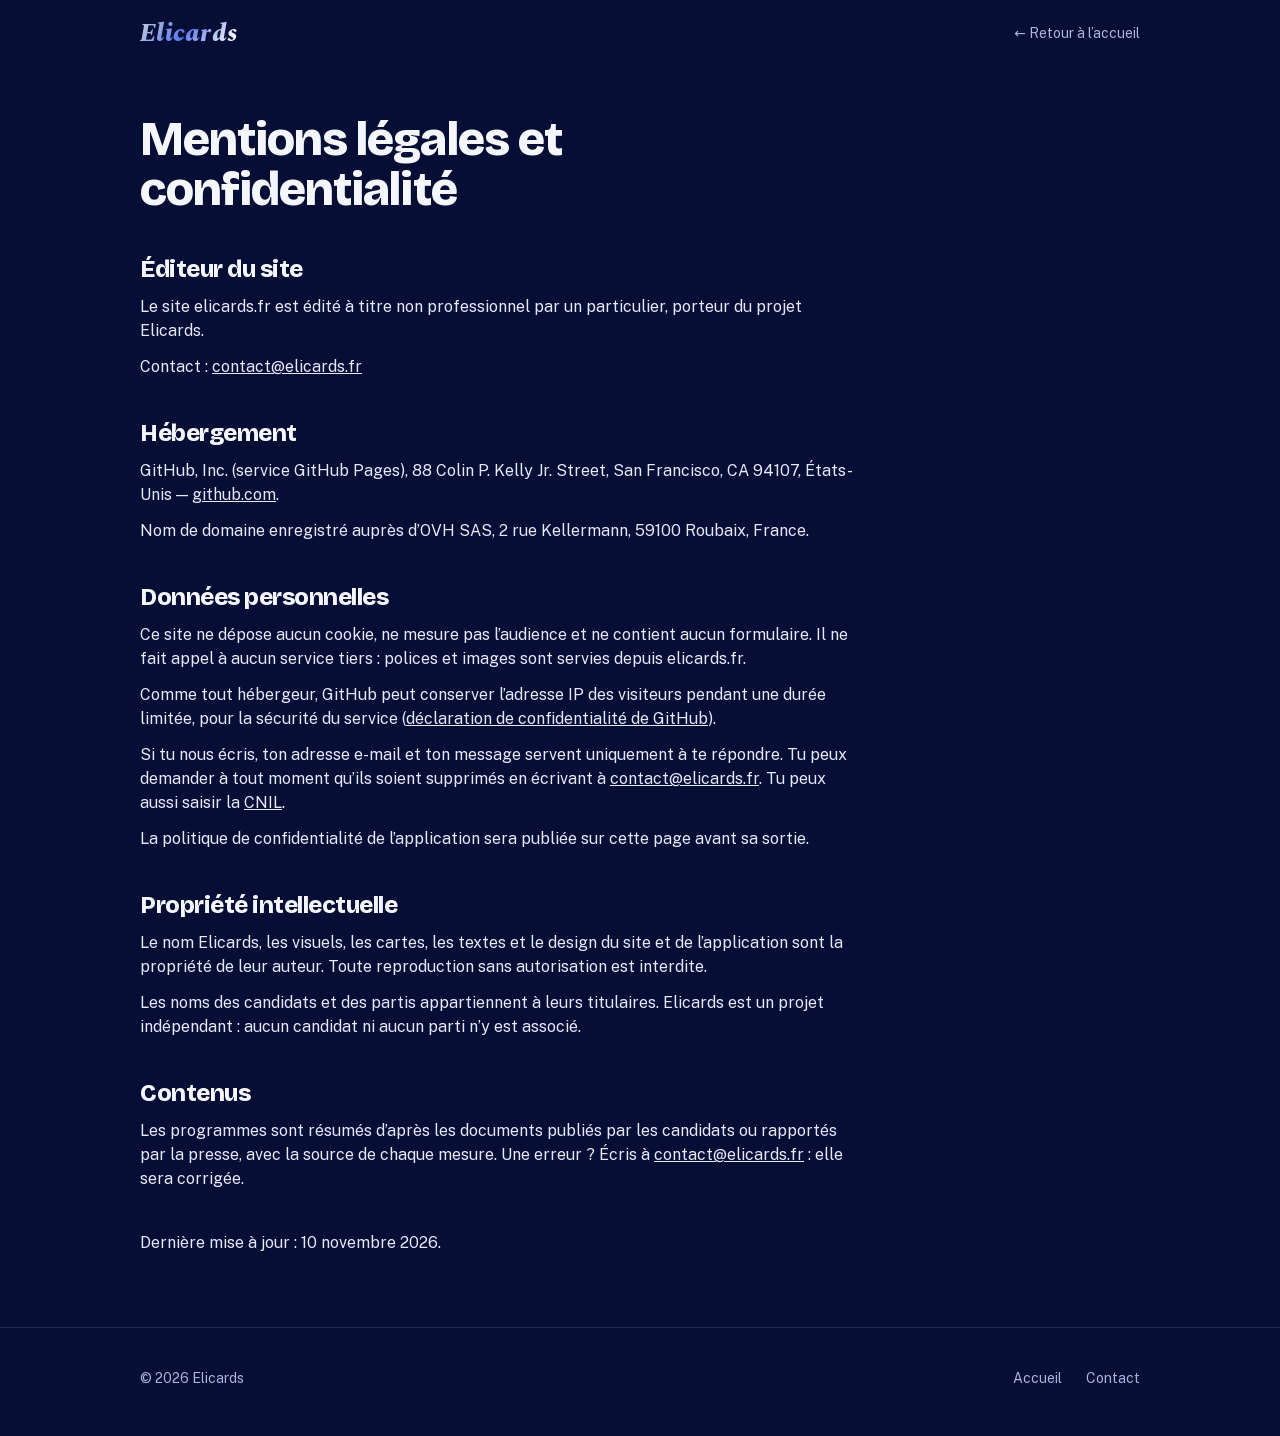
==== mentions-legales.html @ a2286dde "Site elicards.fr : page d’accueil et mentions légales Co-Authored-By: Claude Opus 5.5 <noreply@anthr" ====
<!doctype html>
<html lang="fr">
<head>
<meta charset="utf-8">
<meta name="viewport" content="width=device-width, initial-scale=1">
<title>Mentions légales — Elicards</title>
<meta name="description" content="Mentions légales et confidentialité du site elicards.fr.">
<meta name="theme-color" content="#070E36">
<link rel="icon" href="assets/favicon.svg" type="image/svg+xml">
<link rel="apple-touch-icon" href="assets/apple-touch-icon.png">
<link rel="stylesheet" href="styles.css">
</head>
<body>
<header class="wrap top">
  <a class="brand" href="./" aria-label="Elicards, accueil">Elicards</a>
  <a class="retour" href="./">← Retour à l’accueil</a>
</header>

<main class="wrap">
  <article class="doc">
    <h1>Mentions légales et confidentialité</h1>

    <h2>Éditeur du site</h2>
    <p>Le site elicards.fr est édité à titre non professionnel par un particulier, porteur du projet Elicards.</p>
    <p>Contact : <a href="mailto:contact@elicards.fr">contact@elicards.fr</a></p>

    <h2>Hébergement</h2>
    <p>GitHub, Inc. (service GitHub Pages), 88 Colin P. Kelly Jr. Street, San Francisco, CA 94107, États-Unis — <a href="https://github.com">github.com</a>.</p>
    <p>Nom de domaine enregistré auprès d’OVH SAS, 2 rue Kellermann, 59100 Roubaix, France.</p>

    <h2>Données personnelles</h2>
    <p>Ce site ne dépose aucun cookie, ne mesure pas l’audience et ne contient aucun formulaire. Il ne fait appel à aucun service tiers : polices et images sont servies depuis elicards.fr.</p>
    <p>Comme tout hébergeur, GitHub peut conserver l’adresse IP des visiteurs pendant une durée limitée, pour la sécurité du service (<a href="https://docs.github.com/fr/site-policy/privacy-policies/github-general-privacy-statement">déclaration de confidentialité de GitHub</a>).</p>
    <p>Si tu nous écris, ton adresse e-mail et ton message servent uniquement à te répondre. Tu peux demander à tout moment qu’ils soient supprimés en écrivant à <a href="mailto:contact@elicards.fr">contact@elicards.fr</a>. Tu peux aussi saisir la <a href="https://www.cnil.fr/fr/plaintes">CNIL</a>.</p>
    <p>La politique de confidentialité de l’application sera publiée sur cette page avant sa sortie.</p>

    <h2>Propriété intellectuelle</h2>
    <p>Le nom Elicards, les visuels, les cartes, les textes et le design du site et de l’application sont la propriété de leur auteur. Toute reproduction sans autorisation est interdite.</p>
    <p>Les noms des candidats et des partis appartiennent à leurs titulaires. Elicards est un projet indépendant : aucun candidat ni aucun parti n’y est associé.</p>

    <h2>Contenus</h2>
    <p>Les programmes sont résumés d’après les documents publiés par les candidats ou rapportés par la presse, avec la source de chaque mesure. Une erreur ? Écris à <a href="mailto:contact@elicards.fr">contact@elicards.fr</a> : elle sera corrigée.</p>

    <p class="muted" style="margin-top:40px">Dernière mise à jour : 10 novembre 2026.</p>
  </article>
</main>

<footer>
  <div class="wrap foot">
    <span>© 2026 Elicards</span>
    <nav aria-label="Informations"><a href="./">Accueil</a><a href="mailto:contact@elicards.fr">Contact</a></nav>
  </div>
</footer>
</body>
</html>
---- styles.css ----
/* Site elicards.fr — même charte que l’app (www/styles/tokens.css) : bleu nuit du dos de carte, dégradé holographique,
   Bricolage Grotesque (titres), Public Sans (textes), Spectral italique (marque). Aucune ressource externe, aucun cookie. */
@font-face{font-family:"Bricolage Grotesque";font-weight:200 800;font-display:swap;src:url(assets/fonts/bricolage-grotesque.woff2) format("woff2")}
@font-face{font-family:"Public Sans";font-weight:300 700;font-display:swap;src:url(assets/fonts/public-sans-latin.woff2) format("woff2");unicode-range:U+0000-00FF,U+0131,U+0152-0153,U+02BB-02BC,U+02C6,U+02DA,U+02DC,U+0304,U+0308,U+0329,U+2000-206F,U+20AC,U+2122,U+2191,U+2193,U+2212,U+2215,U+FEFF,U+FFFD}
@font-face{font-family:"Public Sans";font-weight:300 700;font-display:swap;src:url(assets/fonts/public-sans-latin-ext.woff2) format("woff2");unicode-range:U+0100-02BA,U+02BD-02C5,U+02C7-02CC,U+02CE-02D7,U+02DD-02FF,U+1D00-1DBF,U+1E00-1E9F,U+1EF2-1EFF,U+2020,U+20A0-20AB,U+20AD-20C4,U+2113,U+2C60-2C7F,U+A720-A7FF}
@font-face{font-family:"Spectral";font-style:italic;font-weight:800;font-display:swap;src:url(assets/fonts/spectral-800-italic.woff2) format("woff2")}

:root{
  --bleu-950:#070E36; --bleu-900:#0B1650; --bleu-800:#13227A; --bleu-700:#101B5E; --bleu-600:#1F3BB3; --bleu-400:#5B78F0; --bleu-100:#E4E9FB;
  --blanc:#FFFFFF; --blanc-50:#F4F6FB; --argent:#C8CFDD; --rouge-600:#D7263D; --rouge-400:#FF5468; --gold-300:#F2D375;
  --bg:var(--bleu-950); --ink:var(--blanc-50); --muted:#A9B3DE; --line:rgb(255 255 255/.12); --surface:rgb(255 255 255/.05);
  --holo:linear-gradient(125deg,var(--argent) 0%,var(--bleu-400) 25%,var(--blanc-50) 50%,var(--rouge-400) 72%,var(--gold-300) 86%,var(--argent) 100%);
  --font-title:"Bricolage Grotesque",system-ui,-apple-system,"Segoe UI",sans-serif;
  --font-text:"Public Sans",system-ui,-apple-system,"Segoe UI",sans-serif;
  --font-brand:"Spectral",Georgia,serif;
  --radius-m:12px; --radius-l:16px; --radius-xl:24px; --radius-pill:999px;
  --page:1080px; --gutter:clamp(16px,5vw,40px);
  color-scheme:dark;
}
*{box-sizing:border-box}
html{-webkit-text-size-adjust:100%}
body{margin:0;background:var(--bg);color:var(--ink);font:400 16px/24px var(--font-text);overflow-x:hidden}
img{display:block;max-width:100%}
a{color:inherit}
:focus-visible{outline:2px solid var(--bleu-400);outline-offset:3px;border-radius:4px}

.wrap{width:100%;max-width:var(--page);margin-inline:auto;padding-inline:var(--gutter)}

/* Marque : même dessin que le dos de carte (Spectral italique, dégradé holographique) */
.brand{font:800 italic 26px/1 var(--font-brand);letter-spacing:.01em;text-decoration:none;
  background:var(--holo);background-size:200% 100%;-webkit-background-clip:text;background-clip:text;color:transparent}
.edition{font:600 12px/16px var(--font-text);letter-spacing:.12em;text-transform:uppercase;color:var(--argent)}

/* En-tête */
.top{display:flex;align-items:center;justify-content:space-between;gap:16px;padding-block:20px}
.top .edition{white-space:nowrap}

/* Hero */
.hero{position:relative;isolation:isolate;background:radial-gradient(120% 90% at 50% 30%,var(--bleu-600) 0%,var(--bleu-900) 62%,var(--bleu-950) 100%);overflow:hidden}
.hero::after{content:"";position:absolute;inset:auto 0 0;height:120px;background:linear-gradient(transparent,var(--bg));z-index:-1}
.hero-grid{display:grid;grid-template-columns:1.05fr .95fr;align-items:center;gap:40px;padding-block:24px 72px}
.hero h1{font:800 clamp(36px,6vw,64px)/1 var(--font-title);letter-spacing:-.02em;margin:0 0 20px;text-wrap:balance}
.hero h1 em{font-style:normal;background:var(--holo);background-size:200% 100%;-webkit-background-clip:text;background-clip:text;color:transparent}
.lead{font-size:18px;line-height:28px;color:var(--bleu-100);max-width:30em;margin:0 0 28px}
.cta{display:flex;flex-wrap:wrap;align-items:center;gap:12px 20px}
.pill{display:inline-flex;align-items:center;gap:10px;padding:12px 20px;border-radius:var(--radius-pill);
  background:var(--blanc);color:var(--bleu-900);font:700 16px/20px var(--font-text);text-decoration:none}
.pill .dot{width:8px;height:8px;border-radius:50%;background:var(--rouge-600);box-shadow:0 0 0 4px rgb(215 38 61/.18)}
.cta .note{font-size:14px;line-height:20px;color:var(--muted)}

/* Visuel : le booster devant deux dos de carte, qui s’inclinent avec le doigt ou la souris */
.stage{position:relative;aspect-ratio:1/1;max-width:460px;width:100%;justify-self:center;perspective:1200px;--rx:0deg;--ry:0deg;--mx:50%;--my:50%}
.stage .tilt{position:absolute;inset:0;transform-style:preserve-3d;transform:rotateX(var(--rx)) rotateY(var(--ry));transition:transform .5s cubic-bezier(.2,.8,.2,1)}
.stage.suit .tilt{transition:transform .08s linear}
.back{position:absolute;top:12%;width:44%;aspect-ratio:5/8;border-radius:5.3%/3.3%;overflow:hidden;box-shadow:0 18px 40px rgb(0 0 0/.45)}
.back img{width:100%;height:100%}
.back.g{left:6%;transform:rotate(-14deg) translateZ(-40px)}
.back.d{right:6%;transform:rotate(14deg) translateZ(-40px)}
.back .holo{position:absolute;inset:0;mix-blend-mode:screen;opacity:.95;background:var(--holo);background-size:260% 260%;
  background-position:calc(100% - var(--mx)) calc(100% - var(--my));
  -webkit-mask:url(assets/dos-traits.svg) center/100% 100% no-repeat;mask:url(assets/dos-traits.svg) center/100% 100% no-repeat}
.pack{position:absolute;left:50%;top:2%;width:50%;transform:translateX(-50%) translateZ(40px);filter:drop-shadow(0 24px 40px rgb(0 0 0/.5))}
.pack .shine{position:absolute;inset:0;mix-blend-mode:overlay;pointer-events:none;
  background:radial-gradient(60% 40% at var(--mx) var(--my),rgb(255 255 255/.55),transparent 70%);
  -webkit-mask:url(assets/booster.webp) center/100% 100% no-repeat;mask:url(assets/booster.webp) center/100% 100% no-repeat}

/* Sections */
section{padding-block:72px}
.kicker{font:600 12px/16px var(--font-text);letter-spacing:.12em;text-transform:uppercase;color:var(--rouge-400);margin:0 0 12px}
h2{font:800 clamp(28px,4vw,40px)/1.1 var(--font-title);letter-spacing:-.02em;margin:0 0 32px;text-wrap:balance}
h3{font:800 20px/24px var(--font-title);letter-spacing:-.01em;margin:0 0 8px}
p{margin:0}
.muted{color:var(--muted)}

.steps{display:grid;grid-template-columns:repeat(4,1fr);gap:16px;counter-reset:etape;list-style:none;margin:0;padding:0}
.steps li{position:relative;padding:24px;border-radius:var(--radius-l);background:var(--surface);border:1px solid var(--line)}
.steps li::before{counter-increment:etape;content:counter(etape);display:block;margin:0 0 16px;
  font:800 italic 40px/40px var(--font-brand);background:var(--holo);-webkit-background-clip:text;background-clip:text;color:transparent}
.steps p{color:var(--bleu-100)}

.engagements{display:grid;grid-template-columns:repeat(2,1fr);gap:16px}
.engagement{display:flex;gap:16px;padding:24px;border-radius:var(--radius-l);border:1px solid var(--line)}
.engagement .ico{flex:none;width:40px;height:40px;border-radius:50%;display:grid;place-items:center;background:rgb(91 120 240/.16);color:var(--bleu-100)}
.engagement .ico svg{width:20px;height:20px}
.engagement p{color:var(--bleu-100)}

.contact{text-align:center;padding:72px var(--gutter);border-radius:var(--radius-xl);
  background:radial-gradient(100% 140% at 50% 0%,var(--bleu-800),var(--bleu-900) 60%,var(--bleu-950));border:1px solid var(--line)}
.contact h2{margin-bottom:12px}
.contact p{color:var(--bleu-100);max-width:34em;margin:0 auto 24px}
.mail{font:700 18px/24px var(--font-text);color:var(--blanc);text-decoration-color:var(--rouge-400);text-underline-offset:6px;overflow-wrap:anywhere}

/* Pied de page */
footer{padding-block:40px 48px;border-top:1px solid var(--line);margin-top:72px}
.foot{display:flex;flex-wrap:wrap;justify-content:space-between;gap:16px 32px;font-size:14px;line-height:20px;color:var(--muted)}
.foot nav{display:flex;flex-wrap:wrap;gap:8px 24px}
.foot a{text-decoration:none}
.foot a:hover{color:var(--blanc);text-decoration:underline}
.disclaimer{margin-top:16px;font-size:12px;line-height:16px;color:var(--muted);max-width:52em}

/* Pages de texte (mentions légales) */
.doc{max-width:720px;padding-top:24px}
.doc h1{font:800 clamp(32px,5vw,48px)/1.05 var(--font-title);letter-spacing:-.02em;margin:24px 0 32px}
.doc h2{font-size:24px;line-height:28px;margin:40px 0 12px}
.doc p,.doc li{color:var(--bleu-100)}
.doc p+p{margin-top:12px}
.doc ul{padding-left:20px;margin:12px 0 0}
.retour{font-size:14px;line-height:20px;color:var(--muted);text-decoration:none}
.retour:hover{color:var(--blanc)}

@media (max-width:860px){
  .hero-grid{grid-template-columns:1fr;gap:16px;padding-block:8px 56px}
  .stage{order:-1;max-width:340px}
  .steps{grid-template-columns:repeat(2,1fr)}
}
@media (max-width:560px){
  section{padding-block:56px}
  .steps,.engagements{grid-template-columns:1fr}
  .lead{font-size:16px;line-height:24px}
  .top .edition{display:none}
}
@media (prefers-reduced-motion:reduce){
  .stage .tilt{transition:none}
}
.pack img{width:100%;height:auto}
.back img{object-fit:cover}
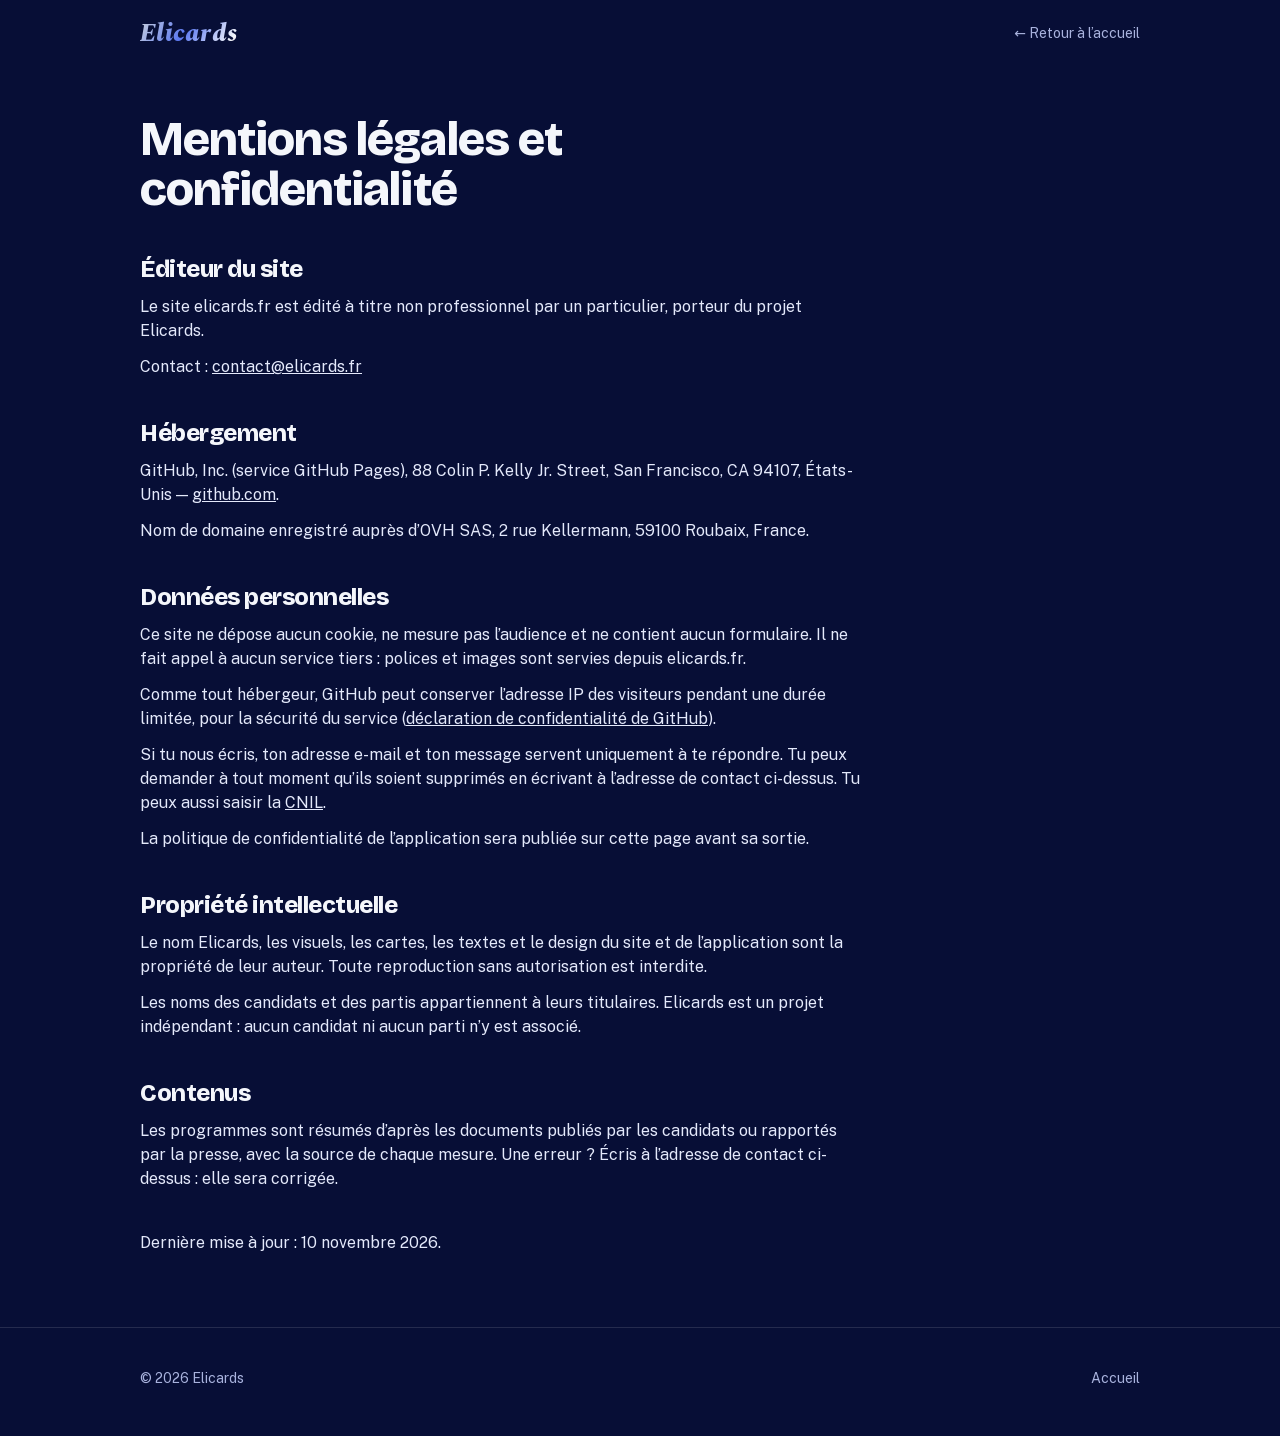
==== commit eb1fece2: "Retrait de la description du pied de page, adresse e-mail masquée aux robots Co-Authored-By: Claude " ====
--- a/mentions-legales.html
+++ b/mentions-legales.html
@@ -22,7 +22,7 @@
 
     <h2>Éditeur du site</h2>
     <p>Le site elicards.fr est édité à titre non professionnel par un particulier, porteur du projet Elicards.</p>
-    <p>Contact : <a href="mailto:contact@elicards.fr">contact@elicards.fr</a></p>
+    <p>Contact : <a class="mel" data-u="contact" data-d="elicards.fr">contact (arobase) elicards.fr</a></p>
 
     <h2>Hébergement</h2>
     <p>GitHub, Inc. (service GitHub Pages), 88 Colin P. Kelly Jr. Street, San Francisco, CA 94107, États-Unis — <a href="https://github.com">github.com</a>.</p>
@@ -31,7 +31,7 @@
     <h2>Données personnelles</h2>
     <p>Ce site ne dépose aucun cookie, ne mesure pas l’audience et ne contient aucun formulaire. Il ne fait appel à aucun service tiers : polices et images sont servies depuis elicards.fr.</p>
     <p>Comme tout hébergeur, GitHub peut conserver l’adresse IP des visiteurs pendant une durée limitée, pour la sécurité du service (<a href="https://docs.github.com/fr/site-policy/privacy-policies/github-general-privacy-statement">déclaration de confidentialité de GitHub</a>).</p>
-    <p>Si tu nous écris, ton adresse e-mail et ton message servent uniquement à te répondre. Tu peux demander à tout moment qu’ils soient supprimés en écrivant à <a href="mailto:contact@elicards.fr">contact@elicards.fr</a>. Tu peux aussi saisir la <a href="https://www.cnil.fr/fr/plaintes">CNIL</a>.</p>
+    <p>Si tu nous écris, ton adresse e-mail et ton message servent uniquement à te répondre. Tu peux demander à tout moment qu’ils soient supprimés en écrivant à l’adresse de contact ci-dessus. Tu peux aussi saisir la <a href="https://www.cnil.fr/fr/plaintes">CNIL</a>.</p>
     <p>La politique de confidentialité de l’application sera publiée sur cette page avant sa sortie.</p>
 
     <h2>Propriété intellectuelle</h2>
@@ -39,7 +39,7 @@
     <p>Les noms des candidats et des partis appartiennent à leurs titulaires. Elicards est un projet indépendant : aucun candidat ni aucun parti n’y est associé.</p>
 
     <h2>Contenus</h2>
-    <p>Les programmes sont résumés d’après les documents publiés par les candidats ou rapportés par la presse, avec la source de chaque mesure. Une erreur ? Écris à <a href="mailto:contact@elicards.fr">contact@elicards.fr</a> : elle sera corrigée.</p>
+    <p>Les programmes sont résumés d’après les documents publiés par les candidats ou rapportés par la presse, avec la source de chaque mesure. Une erreur ? Écris à l’adresse de contact ci-dessus : elle sera corrigée.</p>
 
     <p class="muted" style="margin-top:40px">Dernière mise à jour : 10 novembre 2026.</p>
   </article>
@@ -48,8 +48,12 @@
 <footer>
   <div class="wrap foot">
     <span>© 2026 Elicards</span>
-    <nav aria-label="Informations"><a href="./">Accueil</a><a href="mailto:contact@elicards.fr">Contact</a></nav>
+    <nav aria-label="Informations"><a href="./">Accueil</a></nav>
   </div>
 </footer>
+<script>
+/* Adresse reconstituée dans la page, pour que les robots qui collectent les e-mails ne la lisent pas */
+document.querySelectorAll(".mel").forEach(a => { const e = a.dataset.u + "@" + a.dataset.d; a.href = "mailto:" + e; a.textContent = e; });
+</script>
 </body>
 </html>
--- a/styles.css
+++ b/styles.css
@@ -124,3 +124,8 @@
 }
 .pack img{width:100%;height:auto}
 .back img{object-fit:cover}
+/* Accueil : une seule section, qui occupe l’écran ; le pied de page reste en bas */
+body.accueil{min-height:100vh;min-height:100svh;display:flex;flex-direction:column}
+body.accueil .hero{flex:1;display:flex;flex-direction:column}
+body.accueil .hero-grid{flex:1}
+body.accueil footer{margin-top:0}
